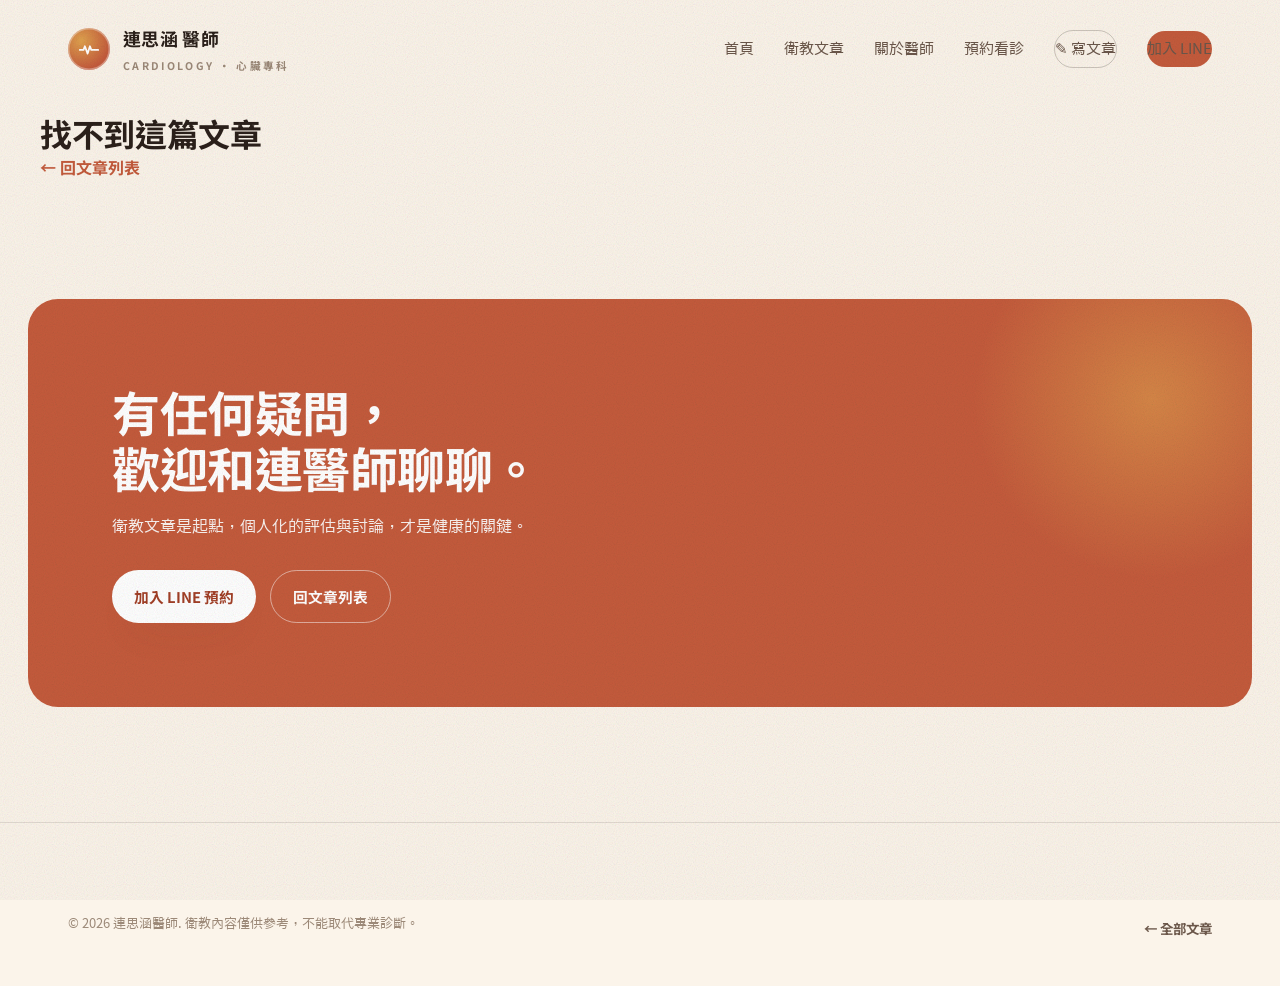
==== article.html @ 5a78cc2f "連思涵醫師衛教網站 — 設計預覽初版 Co-Authored-By: Claude Opus 4.8 (1M context) <noreply@anthropic.com>" ====
<!DOCTYPE html>
<html lang="zh-Hant">
<head>
<meta charset="UTF-8">
<meta name="viewport" content="width=device-width, initial-scale=1">
<title>文章｜連思涵醫師</title>
<link rel="preconnect" href="https://fonts.googleapis.com">
<link rel="preconnect" href="https://fonts.gstatic.com" crossorigin>
<link href="https://fonts.googleapis.com/css2?family=Fraunces:ital,opsz,wght@0,9..144,400;0,9..144,600;1,9..144,400&family=Noto+Sans+TC:wght@400;500;700&family=Noto+Serif+TC:wght@500&display=swap" rel="stylesheet">
<link rel="stylesheet" href="assets/css/style.css">
</head>
<body>
<header class="site-head">
  <div class="wrap head-row">
    <a class="brand" href="index.html">
      <span class="mark"><svg viewBox="0 0 24 24"><path d="M2 13h4l1.5-4 3 8L13 9l1.5 4H22" fill="none" stroke="currentColor" stroke-width="2" stroke-linecap="round" stroke-linejoin="round"/></svg></span>
      <span><b>連思涵 醫師</b><small>CARDIOLOGY · 心臟專科</small></span>
    </a>
    <nav class="nav">
      <a href="index.html">首頁</a>
      <a href="articles.html">衛教文章</a>
      <a href="index.html#about">關於醫師</a>
      <a href="index.html#contact">預約看診</a>
      <a class="btn btn-ghost" href="new.html">✎ 寫文章</a>
      <a class="btn btn-primary" href="index.html#contact">加入 LINE</a>
    </nav>
    <button class="nav-toggle" aria-label="選單">☰</button>
  </div>
</header>

<main id="article-root"></main>

<section class="section" style="padding-top:0">
  <div class="cta wrap-cta">
    <div class="wrap" style="padding:0">
      <h2 style="margin-top:0">有任何疑問，<br>歡迎和連醫師聊聊。</h2>
      <p>衛教文章是起點，個人化的評估與討論，才是健康的關鍵。</p>
      <div class="hero-cta">
        <a class="btn btn-primary" href="index.html#contact">加入 LINE 預約</a>
        <a class="btn btn-ghost" style="border-color:rgba(255,255,255,.5);color:#fff" href="articles.html">回文章列表</a>
      </div>
    </div>
  </div>
</section>

<footer class="foot">
  <div class="wrap foot-bottom" style="border:none">
    <span>© 2026 連思涵醫師. 衛教內容僅供參考，不能取代專業診斷。</span>
    <a class="read" href="articles.html">← 全部文章</a>
  </div>
</footer>

<script src="assets/js/store.js"></script>
<script src="assets/js/main.js"></script>
<script>renderArticle();</script>
</body>
</html>
---- assets/css/style.css ----
/* =========================================================
   連思涵醫師 · 暖陽診療室 Editorial Clinic
   Warm editorial aesthetic — terracotta / honey / paper
   ========================================================= */

/* ---- Taipei Sans TC Beta (self-host upgrade slot) ----
   把官方 TaipeiSansTCBeta-Regular.ttf / -Bold.ttf 放進
   assets/fonts/ 後，全站會自動升級為指定字體。
   下載：https://sites.google.com/view/jtfoundry/zh-tw/downloads */
@font-face{
  font-family:"Taipei Sans TC Beta";
  src:url("../fonts/TaipeiSansTCBeta-Regular.ttf") format("truetype");
  font-weight:400; font-display:swap;
}
@font-face{
  font-family:"Taipei Sans TC Beta";
  src:url("../fonts/TaipeiSansTCBeta-Bold.ttf") format("truetype");
  font-weight:700; font-display:swap;
}

:root{
  /* warm palette */
  --paper:#FBF4EA;
  --paper-2:#F4E7D5;
  --paper-3:#EFDDC6;
  --card:#FFFBF4;
  --ink:#2B201A;
  --ink-soft:#6B574A;
  --ink-faint:#9C8978;
  --clay:#C45B3C;
  --clay-deep:#A23F26;
  --honey:#E0A24E;
  --rose:#D9735E;
  --line:rgba(43,32,26,.12);
  --line-strong:rgba(43,32,26,.22);
  --shadow:32px 32px 64px -32px rgba(120,68,40,.30);
  --shadow-sm:0 18px 40px -24px rgba(120,68,40,.45);

  --display:"Fraunces","Noto Serif TC",Georgia,serif;
  --sans:"Taipei Sans TC Beta","Noto Sans TC","PingFang TC","Microsoft JhengHei",sans-serif;

  --maxw:1200px;
  --r:18px;
}

*{box-sizing:border-box;margin:0;padding:0}
html{scroll-behavior:smooth}
body{
  font-family:var(--sans);
  color:var(--ink);
  background:var(--paper);
  line-height:1.85;
  -webkit-font-smoothing:antialiased;
  text-rendering:optimizeLegibility;
  overflow-x:hidden;
  position:relative;
}
/* warm paper grain overlay */
body::after{
  content:"";position:fixed;inset:0;z-index:9999;pointer-events:none;opacity:.40;
  mix-blend-mode:multiply;
  background-image:url("data:image/svg+xml,%3Csvg xmlns='http://www.w3.org/2000/svg' width='160' height='160'%3E%3Cfilter id='n'%3E%3CfeTurbulence type='fractalNoise' baseFrequency='0.9' numOctaves='2' stitchTiles='stitch'/%3E%3C/filter%3E%3Crect width='100%25' height='100%25' filter='url(%23n)' opacity='0.5'/%3E%3C/svg%3E");
}

img{max-width:100%;display:block}
a{color:inherit;text-decoration:none}
button{font-family:inherit;cursor:pointer;border:none;background:none}

.wrap{max-width:var(--maxw);margin:0 auto;padding:0 28px}
.section{padding:clamp(64px,9vw,128px) 0}

/* ---------- typographic helpers ---------- */
.eyebrow{
  font-family:var(--display);font-style:italic;font-size:1.05rem;
  letter-spacing:.04em;color:var(--clay);display:inline-flex;gap:.5em;align-items:center;
}
.eyebrow::before{content:"";width:34px;height:1.5px;background:var(--clay);display:inline-block}
.kicker{
  font-size:.72rem;letter-spacing:.34em;text-transform:uppercase;
  color:var(--ink-faint);font-weight:700;
}
h1,h2,h3{line-height:1.18;font-weight:700;letter-spacing:-.01em}
.serif{font-family:var(--display);font-weight:400}

/* ---------- header ---------- */
.site-head{
  position:fixed;top:0;left:0;right:0;z-index:1000;
  transition:background .4s ease, box-shadow .4s ease, padding .4s ease;
  padding:22px 0;
}
.site-head.solid{
  background:rgba(251,244,234,.86);backdrop-filter:blur(14px);
  box-shadow:0 1px 0 var(--line);padding:14px 0;
}
.head-row{display:flex;align-items:center;justify-content:space-between;gap:24px}
.brand{display:flex;align-items:center;gap:13px;font-weight:700}
.brand .mark{
  width:42px;height:42px;border-radius:50%;
  background:radial-gradient(circle at 32% 30%,var(--honey),var(--clay) 70%);
  display:grid;place-items:center;color:#fff;flex:none;
  box-shadow:inset 0 0 0 1.5px rgba(255,255,255,.35);
}
.brand .mark svg{width:22px;height:22px}
.brand b{font-size:1.12rem;letter-spacing:.02em}
.brand small{display:block;font-size:.66rem;letter-spacing:.22em;color:var(--ink-faint);font-weight:700;margin-top:1px}
.nav{display:flex;align-items:center;gap:30px}
.nav a{font-size:.95rem;font-weight:500;position:relative;padding:4px 0;color:var(--ink-soft);transition:color .25s}
.nav a::after{content:"";position:absolute;left:0;bottom:-2px;width:0;height:2px;background:var(--clay);transition:width .3s}
.nav a:hover{color:var(--ink)}
.nav a:hover::after{width:100%}
.btn{
  display:inline-flex;align-items:center;gap:.55em;font-weight:700;font-size:.92rem;
  padding:12px 22px;border-radius:999px;transition:transform .25s, box-shadow .25s, background .25s;
}
.btn-primary{background:var(--clay);color:#fff;box-shadow:var(--shadow-sm)}
.btn-primary:hover{transform:translateY(-2px);background:var(--clay-deep)}
.btn-ghost{border:1.5px solid var(--line-strong);color:var(--ink)}
.btn-ghost:hover{border-color:var(--clay);color:var(--clay)}
.nav-toggle{display:none;font-size:1.5rem;color:var(--ink)}

/* ---------- hero ---------- */
.hero{position:relative;padding:168px 0 60px;overflow:hidden}
.hero-blob{
  position:absolute;border-radius:50%;filter:blur(46px);opacity:.5;z-index:0;pointer-events:none;
}
.hero-blob.b1{width:520px;height:520px;right:-120px;top:-60px;
  background:radial-gradient(circle,var(--honey),transparent 68%)}
.hero-blob.b2{width:440px;height:440px;left:-160px;bottom:-120px;
  background:radial-gradient(circle,var(--rose),transparent 66%)}
.hero-grid{position:relative;z-index:2;display:grid;grid-template-columns:1.15fr .85fr;gap:54px;align-items:center}
.hero-copy h1{
  font-size:clamp(2.7rem,5.6vw,4.6rem);margin:18px 0 8px;letter-spacing:-.02em;
}
.hero-copy h1 .em{font-family:var(--display);font-style:italic;font-weight:400;color:var(--clay)}
.hero-copy .lead{font-size:1.18rem;color:var(--ink-soft);max-width:30em;margin:22px 0 32px}
.hero-cta{display:flex;gap:14px;flex-wrap:wrap}
.hero-art{position:relative}
.portrait{
  position:relative;aspect-ratio:4/5;border-radius:240px 240px 26px 26px;overflow:hidden;
  box-shadow:var(--shadow);background:var(--paper-3);
  border:1px solid rgba(255,255,255,.6);
}
.portrait img{width:100%;height:100%;object-fit:cover;filter:saturate(1.02) contrast(1.02)}
.portrait::after{content:"";position:absolute;inset:0;
  background:linear-gradient(180deg,transparent 55%,rgba(164,63,38,.28));mix-blend-mode:multiply}
.float-chip{
  position:absolute;background:var(--card);border:1px solid var(--line);
  border-radius:14px;padding:12px 16px;box-shadow:var(--shadow-sm);
  display:flex;align-items:center;gap:10px;font-size:.86rem;font-weight:600;
}
.float-chip .dot{width:9px;height:9px;border-radius:50%;background:var(--clay);box-shadow:0 0 0 4px rgba(196,91,60,.18)}
.float-chip.c1{left:-30px;top:48px;animation:floaty 6s ease-in-out infinite}
.float-chip.c2{right:-22px;bottom:90px;animation:floaty 6s ease-in-out infinite .8s}
@keyframes floaty{50%{transform:translateY(-12px)}}

/* ECG pulse line motif */
.pulse{display:block;width:100%;height:46px;color:var(--clay);opacity:.85}
.pulse path{stroke:currentColor;stroke-width:2.4;fill:none;
  stroke-dasharray:600;stroke-dashoffset:600;animation:draw 3.4s ease forwards}
.pulse.run path{animation:draw 3.4s ease forwards}
@keyframes draw{to{stroke-dashoffset:0}}

/* ---------- stats ---------- */
.stats{display:grid;grid-template-columns:repeat(3,1fr);gap:30px;
  border-top:1px solid var(--line);border-bottom:1px solid var(--line);padding:34px 0;margin-top:54px}
.stat .n{font-family:var(--display);font-size:clamp(2.4rem,4vw,3.2rem);color:var(--clay);line-height:1}
.stat .l{color:var(--ink-soft);font-size:.92rem;margin-top:8px}

/* ---------- section heading ---------- */
.sec-head{display:flex;justify-content:space-between;align-items:flex-end;gap:24px;margin-bottom:48px;flex-wrap:wrap}
.sec-head h2{font-size:clamp(2rem,3.6vw,2.9rem)}
.sec-head h2 .em{font-family:var(--display);font-style:italic;font-weight:400;color:var(--clay)}
.sec-head p{color:var(--ink-soft);max-width:34em;margin-top:10px}

/* ---------- article grid (magazine) ---------- */
.cards{display:grid;grid-template-columns:repeat(3,1fr);gap:30px}
.card{
  position:relative;background:var(--card);border:1px solid var(--line);border-radius:var(--r);
  overflow:hidden;display:flex;flex-direction:column;
  transition:transform .4s cubic-bezier(.2,.7,.2,1),box-shadow .4s,border-color .4s;
}
.card:hover{transform:translateY(-8px);box-shadow:var(--shadow);border-color:transparent}
.card-media{position:relative;aspect-ratio:1/1;overflow:hidden;background:var(--paper-3)}
.card-media img{width:100%;height:100%;object-fit:cover;transition:transform .7s cubic-bezier(.2,.7,.2,1)}
.card:hover .card-media img{transform:scale(1.06)}
.card-idx{position:absolute;top:14px;left:16px;font-family:var(--display);font-style:italic;
  font-size:1.5rem;color:#fff;text-shadow:0 2px 10px rgba(0,0,0,.4);z-index:2}
.tag{display:inline-block;font-size:.7rem;font-weight:700;letter-spacing:.12em;
  padding:5px 12px;border-radius:999px;background:var(--paper-2);color:var(--clay-deep)}
.card-body{padding:22px 22px 26px;display:flex;flex-direction:column;gap:12px;flex:1}
.card-body h3{font-size:1.25rem;letter-spacing:-.01em}
.card-body p{color:var(--ink-soft);font-size:.94rem;flex:1}
.card-foot{display:flex;align-items:center;justify-content:space-between;color:var(--ink-faint);font-size:.82rem}
.read{color:var(--clay);font-weight:700;display:inline-flex;gap:.4em;align-items:center;transition:gap .25s}
.card:hover .read{gap:.8em}

.feature-types{display:flex;gap:8px}
.ft{display:inline-grid;place-items:center;width:26px;height:26px;border-radius:7px;
  background:var(--paper-2);color:var(--clay-deep)}
.ft svg{width:14px;height:14px}

/* ---------- about ---------- */
.about{background:
  linear-gradient(180deg,transparent,rgba(224,162,78,.07)),var(--paper-2);
  border-radius:36px;margin:0 28px;}
.about-grid{display:grid;grid-template-columns:.8fr 1.2fr;gap:54px;align-items:center}
.about-portrait{aspect-ratio:1/1;border-radius:30px;overflow:hidden;box-shadow:var(--shadow);background:var(--paper-3)}
.about-portrait img{width:100%;height:100%;object-fit:cover}
.creds{display:grid;grid-template-columns:1fr 1fr;gap:14px 28px;margin-top:26px}
.creds li{list-style:none;padding-left:22px;position:relative;color:var(--ink-soft);font-size:.95rem}
.creds li::before{content:"";position:absolute;left:0;top:.7em;width:9px;height:9px;border-radius:50%;
  background:var(--honey);box-shadow:0 0 0 3px rgba(224,162,78,.22)}

/* ---------- CTA band ---------- */
.cta{position:relative;overflow:hidden;background:var(--clay);color:#fff;border-radius:30px;margin:0 28px;
  padding:clamp(48px,7vw,84px)}
.cta::before{content:"";position:absolute;right:-80px;top:-80px;width:360px;height:360px;border-radius:50%;
  background:radial-gradient(circle,var(--honey),transparent 70%);opacity:.6}
.cta h2{font-size:clamp(2rem,4vw,3rem);max-width:16em;position:relative}
.cta p{opacity:.92;margin:16px 0 28px;max-width:30em;position:relative}
.cta .btn-primary{background:#fff;color:var(--clay-deep)}
.cta .btn-primary:hover{background:var(--paper)}

/* ---------- footer ---------- */
.foot{padding:64px 0 40px;border-top:1px solid var(--line);color:var(--ink-soft)}
.foot-grid{display:grid;grid-template-columns:1.5fr 1fr 1fr;gap:40px;margin-bottom:40px}
.foot h4{font-size:.78rem;letter-spacing:.2em;text-transform:uppercase;color:var(--ink-faint);margin-bottom:14px}
.foot a{display:block;padding:5px 0;color:var(--ink-soft);transition:color .2s}
.foot a:hover{color:var(--clay)}
.foot-bottom{display:flex;justify-content:space-between;flex-wrap:wrap;gap:12px;
  padding-top:24px;border-top:1px solid var(--line);font-size:.84rem;color:var(--ink-faint)}

/* ---------- reveal animation ---------- */
.reveal{opacity:0;transform:translateY(28px);transition:opacity .9s cubic-bezier(.2,.7,.2,1),transform .9s cubic-bezier(.2,.7,.2,1)}
.reveal.in{opacity:1;transform:none}
.reveal.d1{transition-delay:.08s}.reveal.d2{transition-delay:.16s}
.reveal.d3{transition-delay:.24s}.reveal.d4{transition-delay:.32s}.reveal.d5{transition-delay:.4s}

/* ---------- article page ---------- */
.article-head{padding:150px 0 30px}
.article-head .meta{display:flex;gap:14px;align-items:center;color:var(--ink-faint);font-size:.88rem;margin:18px 0}
.article-head h1{font-size:clamp(2.1rem,4.5vw,3.4rem);max-width:18em}
.article-cover{aspect-ratio:16/9;border-radius:24px;overflow:hidden;box-shadow:var(--shadow);margin:30px 0 10px;background:var(--paper-3)}
.article-cover img{width:100%;height:100%;object-fit:cover}
.prose{max-width:760px;margin:0 auto;font-size:1.12rem}
.prose>*{margin:0 auto}
.prose p{margin:1.3em 0;color:#3a2c24}
.prose h2{font-size:1.7rem;margin:1.8em 0 .6em;color:var(--ink)}
.prose h2::before{content:"";display:block;width:40px;height:3px;background:var(--clay);margin-bottom:.5em;border-radius:2px}
.prose ul{margin:1.2em 0;padding-left:0;list-style:none}
.prose ul li{position:relative;padding-left:30px;margin:.6em 0;color:#3a2c24}
.prose ul li::before{content:"";position:absolute;left:6px;top:.72em;width:8px;height:8px;border-radius:50%;background:var(--honey)}
.prose figure{margin:2em 0}
.prose figure img{border-radius:18px;box-shadow:var(--shadow-sm);width:100%}
.prose figcaption{text-align:center;font-size:.86rem;color:var(--ink-faint);margin-top:10px}
.prose .video{position:relative;aspect-ratio:16/9;border-radius:18px;overflow:hidden;box-shadow:var(--shadow-sm);margin:2em 0;background:#000}
.prose .video iframe,.prose .video video{position:absolute;inset:0;width:100%;height:100%;border:0}
.prose blockquote{border-left:3px solid var(--clay);padding:.4em 0 .4em 22px;margin:1.6em 0;
  font-family:var(--display);font-style:italic;font-size:1.3rem;color:var(--clay-deep)}
.tag-row{display:flex;gap:8px;flex-wrap:wrap;margin-top:40px}

/* ---------- editor (new article) ---------- */
.editor{max-width:780px;margin:0 auto}
.field{margin-bottom:22px}
.field label{display:block;font-weight:700;margin-bottom:8px;font-size:.95rem}
.field input[type=text],.field select,.field textarea{
  width:100%;font-family:inherit;font-size:1rem;color:var(--ink);
  background:var(--card);border:1.5px solid var(--line-strong);border-radius:12px;padding:13px 16px;transition:border-color .25s}
.field input:focus,.field textarea:focus,.field select:focus{outline:none;border-color:var(--clay)}
.field textarea{min-height:120px;resize:vertical;line-height:1.8}
.blocks{display:flex;flex-direction:column;gap:14px;margin:18px 0}
.block-item{background:var(--card);border:1px solid var(--line);border-radius:14px;padding:16px;position:relative}
.block-item .bk-type{font-size:.72rem;letter-spacing:.14em;text-transform:uppercase;color:var(--clay);font-weight:700;margin-bottom:8px;display:flex;justify-content:space-between}
.block-item .rm{color:var(--ink-faint);font-size:.8rem}
.block-item .rm:hover{color:var(--clay)}
.block-item img{border-radius:10px;margin-top:8px;max-height:240px;width:auto}
.add-row{display:flex;gap:10px;flex-wrap:wrap;margin:8px 0 26px}
.add-row .btn-ghost{padding:10px 16px;font-size:.88rem}
.hint{color:var(--ink-faint);font-size:.85rem;margin-top:6px}
.toast{position:fixed;left:50%;bottom:34px;transform:translateX(-50%) translateY(20px);opacity:0;
  background:var(--ink);color:var(--paper);padding:14px 26px;border-radius:999px;font-weight:600;
  transition:.4s;z-index:2000;box-shadow:var(--shadow)}
.toast.show{opacity:1;transform:translateX(-50%)}

/* page intro band for sub pages */
.page-band{padding:150px 0 20px}
.page-band h1{font-size:clamp(2.2rem,4.5vw,3.4rem)}
.page-band h1 .em{font-family:var(--display);font-style:italic;font-weight:400;color:var(--clay)}
.page-band p{color:var(--ink-soft);max-width:36em;margin-top:14px}

/* filter pills */
.filters{display:flex;gap:10px;flex-wrap:wrap;margin:34px 0 6px}
.pill{padding:9px 18px;border-radius:999px;border:1.5px solid var(--line-strong);font-size:.9rem;font-weight:600;color:var(--ink-soft);transition:.25s}
.pill.active,.pill:hover{background:var(--clay);border-color:var(--clay);color:#fff}

/* ---------- responsive ---------- */
@media(max-width:900px){
  .hero-grid{grid-template-columns:1fr;gap:40px}
  .hero-art{max-width:380px;margin:0 auto}
  .about-grid{grid-template-columns:1fr;gap:34px}
  .cards{grid-template-columns:repeat(2,1fr)}
  .foot-grid{grid-template-columns:1fr 1fr}
  .nav{position:fixed;inset:0 0 0 auto;width:min(78vw,320px);background:var(--card);
    flex-direction:column;align-items:flex-start;justify-content:center;padding:40px;gap:18px;
    transform:translateX(100%);transition:transform .4s;box-shadow:var(--shadow);z-index:1001}
  .nav.open{transform:none}
  .nav-toggle{display:block;z-index:1002}
}
@media(max-width:560px){
  .stats{grid-template-columns:1fr;gap:18px}
  .cards{grid-template-columns:1fr}
  .creds{grid-template-columns:1fr}
  .foot-grid{grid-template-columns:1fr}
  .wrap{padding:0 20px}
}
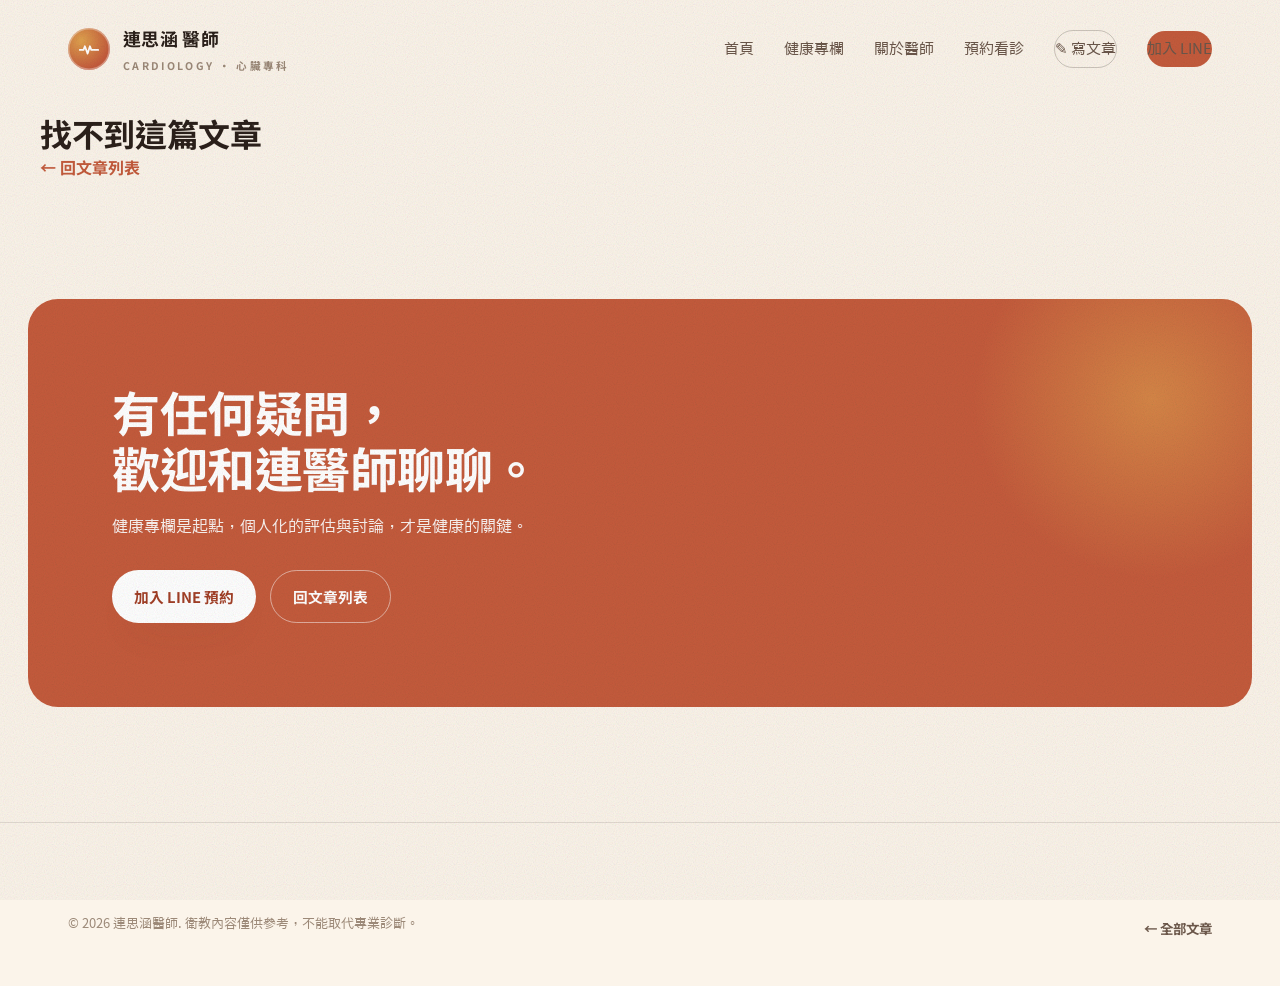
==== commit 08b4b704: "拿掉「暖陽診療室」、衛教文章改名健康專欄、新增生活系列分類 - footer 右下「暖陽診療室」改為 IG 連結，CSS 註解一併清除 - 全站「衛教文章」一律改為「健康專欄」（含 nav/標題/CT" ====
--- a/article.html
+++ b/article.html
@@ -18,7 +18,7 @@
     </a>
     <nav class="nav">
       <a href="index.html">首頁</a>
-      <a href="articles.html">衛教文章</a>
+      <a href="articles.html">健康專欄</a>
       <a href="index.html#about">關於醫師</a>
       <a href="index.html#contact">預約看診</a>
       <a class="btn btn-ghost" href="new.html">✎ 寫文章</a>
@@ -34,7 +34,7 @@
   <div class="cta wrap-cta">
     <div class="wrap" style="padding:0">
       <h2 style="margin-top:0">有任何疑問，<br>歡迎和連醫師聊聊。</h2>
-      <p>衛教文章是起點，個人化的評估與討論，才是健康的關鍵。</p>
+      <p>健康專欄是起點，個人化的評估與討論，才是健康的關鍵。</p>
       <div class="hero-cta">
         <a class="btn btn-primary" href="index.html#contact">加入 LINE 預約</a>
         <a class="btn btn-ghost" style="border-color:rgba(255,255,255,.5);color:#fff" href="articles.html">回文章列表</a>
--- a/assets/css/style.css
+++ b/assets/css/style.css
@@ -1,5 +1,5 @@
 /* =========================================================
-   連思涵醫師 · 暖陽診療室 Editorial Clinic
+   連思涵醫師 · Editorial Clinic
    Warm editorial aesthetic — terracotta / honey / paper
    ========================================================= */
 
